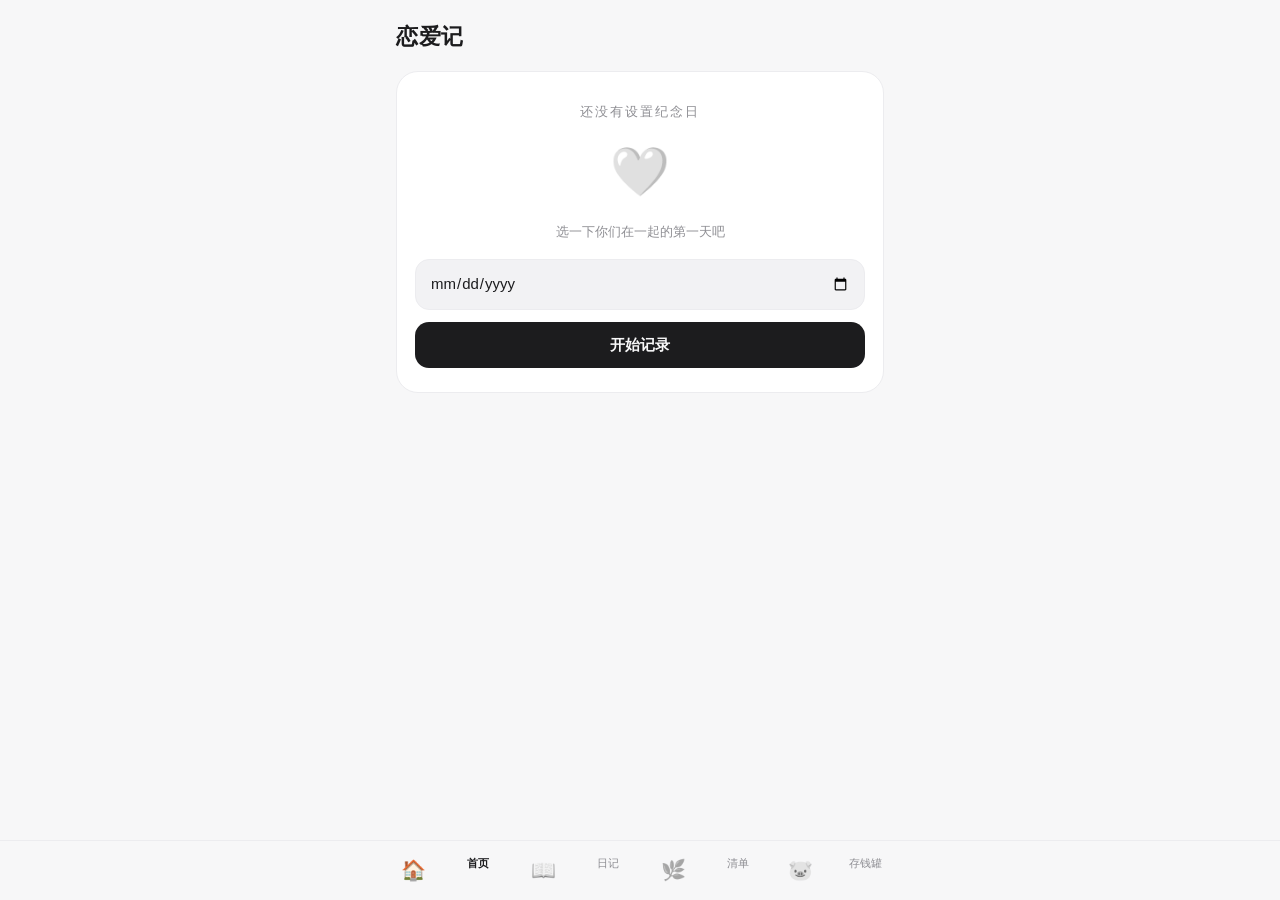
==== love.html @ f7290f8c "Add files via upload" ====
<!doctype html>
<html lang="zh-CN">
<head>
<meta charset="utf-8">
<meta name="viewport" content="width=device-width,initial-scale=1,viewport-fit=cover,user-scalable=no">
<title>恋爱记</title>
<style>
:root{--bg:#f7f7f8;--card:#fff;--ink:#1c1c1e;--sub:#8e8e93;--line:#ececef;--soft:#f2f2f4;--pink:#ff7a8a;--pinkbg:#fff0f2}
@media (prefers-color-scheme:dark){:root{--bg:#0f0f10;--card:#1a1a1c;--ink:#f2f2f4;--sub:#8e8e93;--line:#2a2a2d;--soft:#242427;--pinkbg:#2a1c1f}}
*{box-sizing:border-box;-webkit-tap-highlight-color:transparent;margin:0;padding:0}
html,body{height:100%}
body{background:var(--bg);color:var(--ink);font:15px/1.5 -apple-system,BlinkMacSystemFont,"PingFang SC","Helvetica Neue",sans-serif;-webkit-font-smoothing:antialiased}
#app{max-width:520px;margin:0 auto;min-height:100%;padding:calc(env(safe-area-inset-top) + 20px) 16px calc(env(safe-area-inset-bottom) + 96px)}
h1{font-size:22px;font-weight:700;letter-spacing:.5px}
.top{display:flex;justify-content:space-between;align-items:center;margin-bottom:18px}
.icon-btn{width:36px;height:36px;border-radius:12px;background:var(--card);border:1px solid var(--line);display:grid;place-items:center;color:var(--sub);font-size:16px;cursor:pointer}
.card{background:var(--card);border-radius:22px;padding:18px;margin-bottom:14px;border:1px solid var(--line)}
.card h3{font-size:13px;color:var(--sub);font-weight:500;margin-bottom:12px;display:flex;justify-content:space-between;align-items:center}
.muted{color:var(--sub);font-size:13px}
.hero{text-align:center;padding:30px 18px 24px}
.hero .lbl{color:var(--sub);font-size:13px;letter-spacing:2px}
.hero .num{font-size:68px;font-weight:700;letter-spacing:-2px;line-height:1.1;margin:6px 0 2px;font-variant-numeric:tabular-nums}
.hero .num small{font-size:16px;font-weight:500;letter-spacing:0;margin-left:4px;color:var(--sub)}
.hero .heart{color:var(--pink);font-size:14px;margin-top:2px}
.pill{display:inline-block;background:var(--soft);border-radius:99px;padding:5px 12px;font-size:12px;color:var(--sub);margin:4px 3px 0}
.row{display:flex;gap:10px}
.row>*{flex:1}
.stat{background:var(--soft);border-radius:16px;padding:12px 14px}
.stat b{display:block;font-size:20px;font-variant-numeric:tabular-nums}
.stat span{font-size:12px;color:var(--sub)}
.moods{display:flex;justify-content:space-between;gap:6px}
.mood{flex:1;background:var(--soft);border-radius:16px;padding:10px 0 8px;text-align:center;cursor:pointer;border:1.5px solid transparent;transition:.15s}
.mood i{font-style:normal;font-size:24px;display:block}
.mood span{font-size:11px;color:var(--sub)}
.mood.on{border-color:var(--ink);background:var(--card)}
input,textarea,select{width:100%;border:1px solid var(--line);background:var(--soft);color:var(--ink);border-radius:14px;padding:12px 14px;font:inherit;outline:none}
textarea{resize:none;min-height:110px}
input:focus,textarea:focus{border-color:var(--ink)}
.btn{background:var(--ink);color:var(--bg);border:0;border-radius:14px;padding:12px 18px;font:inherit;font-weight:600;cursor:pointer;width:100%}
.btn.ghost{background:var(--soft);color:var(--ink)}
.btn.sm{width:auto;padding:8px 14px;font-size:13px;border-radius:12px}
.btn.danger{background:transparent;color:#e5484d;border:1px solid var(--line)}
.cal{display:grid;grid-template-columns:repeat(7,1fr);gap:6px;text-align:center}
.cal .w{font-size:11px;color:var(--sub)}
.cal .d{aspect-ratio:1;border-radius:10px;background:var(--soft);display:grid;place-items:center;font-size:11px;color:var(--sub);position:relative}
.cal .d.has{font-size:16px;background:var(--card);border:1px solid var(--line)}
.cal .d.today{outline:1.5px solid var(--ink)}
.cal .d.empty{background:none}
.entry{padding:14px 0;border-bottom:1px solid var(--line);cursor:pointer}
.entry:last-child{border:0;padding-bottom:0}
.entry .h{display:flex;justify-content:space-between;font-size:12px;color:var(--sub)}
.entry .t{font-weight:600;margin:3px 0}
.entry .p{color:var(--sub);font-size:14px;display:-webkit-box;-webkit-line-clamp:2;-webkit-box-orient:vertical;overflow:hidden;white-space:pre-wrap}
.todo{display:flex;align-items:center;gap:12px;padding:12px 0;border-bottom:1px solid var(--line)}
.todo:last-child{border:0}
.chk{width:24px;height:24px;border-radius:50%;border:1.5px solid var(--sub);flex:none;display:grid;place-items:center;font-size:13px;color:transparent;cursor:pointer}
.todo.done .chk{background:var(--ink);border-color:var(--ink);color:var(--bg)}
.todo.done .tx{color:var(--sub);text-decoration:line-through}
.todo .tx{flex:1}
.todo .x{color:var(--sub);cursor:pointer;padding:4px 6px}
.bar{height:6px;border-radius:9px;background:var(--soft);overflow:hidden}
.bar i{display:block;height:100%;background:var(--ink);border-radius:9px;transition:.4s}
.chips{display:flex;flex-wrap:wrap;gap:8px;margin-top:10px}
.chip{background:var(--soft);border-radius:99px;padding:6px 12px;font-size:13px;color:var(--sub);cursor:pointer}
.ring{position:relative;width:150px;height:150px;margin:6px auto 8px}
.ring svg{transform:rotate(-90deg)}
.ring .c{position:absolute;inset:0;display:grid;place-content:center;text-align:center}
.ring .c b{font-size:24px;font-variant-numeric:tabular-nums}
.rec{display:flex;justify-content:space-between;align-items:center;padding:11px 0;border-bottom:1px solid var(--line)}
.rec:last-child{border:0}
.rec .a{font-weight:600;font-variant-numeric:tabular-nums}
.rec .a.in{color:var(--ink)}.rec .a.out{color:var(--sub)}
.tabbar{position:fixed;left:0;right:0;bottom:0;padding:8px 16px calc(env(safe-area-inset-bottom) + 8px);background:color-mix(in srgb,var(--bg) 82%,transparent);backdrop-filter:blur(18px);-webkit-backdrop-filter:blur(18px);border-top:1px solid var(--line)}
.tabbar div{max-width:520px;margin:0 auto;display:flex;justify-content:space-around}
.tab{flex:1;text-align:center;padding:6px 0;color:var(--sub);font-size:11px;cursor:pointer}
.tab i{font-style:normal;display:block;font-size:20px;margin-bottom:1px;filter:grayscale(1);opacity:.7}
.tab.on{color:var(--ink);font-weight:600}
.tab.on i{filter:none;opacity:1}
.mask{position:fixed;inset:0;background:rgba(0,0,0,.35);display:flex;align-items:flex-end;z-index:20;animation:f .2s}
.sheet{background:var(--bg);width:100%;max-width:520px;margin:0 auto;border-radius:26px 26px 0 0;padding:20px 16px calc(env(safe-area-inset-bottom) + 20px);max-height:88vh;overflow:auto;animation:u .25s}
.sheet h2{font-size:17px;margin-bottom:14px;display:flex;justify-content:space-between;align-items:center}
.sheet .gap{height:10px}
.lab{font-size:12px;color:var(--sub);margin:12px 0 6px}
.toast{position:fixed;left:50%;bottom:110px;transform:translateX(-50%);background:var(--ink);color:var(--bg);padding:9px 16px;border-radius:99px;font-size:13px;z-index:30;animation:f .2s}
.empty{text-align:center;color:var(--sub);padding:22px 0;font-size:14px}
.link{display:flex;align-items:center;justify-content:space-between;background:var(--soft);border-radius:16px;padding:14px;cursor:pointer;margin-top:12px}
.link b{display:block;font-size:15px}
@keyframes f{from{opacity:0}to{opacity:1}}
@keyframes u{from{transform:translateY(40px);opacity:.5}to{transform:none;opacity:1}}
</style>
</head>
<body>
<div id="app"></div>
<div class="tabbar"><div id="tabs"></div></div>

<script>
const MOODS=[{e:'🥰',n:'甜蜜'},{e:'😊',n:'开心'},{e:'😌',n:'平静'},{e:'😔',n:'低落'},{e:'😠',n:'生气'}];
const IDEAS=['一起看日出','拍一组情侣照','去一次游乐园','一起做顿饭','看一场电影','旅行一次','一起养只宠物','写一封情书','一起看海','互送手写信'];
const MILES=[100,200,300,365,500,520,600,700,730,1000,1314,1500,2000,2190,3000,3650];
const KEY='lovenote_v1';
let S=load();
let tab='home',calOff=0;

function load(){
  try{const d=JSON.parse(localStorage.getItem(KEY));if(d)return d}catch(e){}
  return {start:'',nameA:'我',nameB:'你',moods:{},diary:[],todos:[],piggy:{goal:'我们的小目标',target:5200,records:[]},qianji:'qianji://'};
}
function save(){try{localStorage.setItem(KEY,JSON.stringify(S))}catch(e){}}
const $=s=>document.querySelector(s);
const esc=t=>String(t).replace(/[&<>"']/g,c=>({'&':'&amp;','<':'&lt;','>':'&gt;','"':'&quot;',"'":'&#39;'}[c]));
const pad=n=>String(n).padStart(2,'0');
const ymd=d=>d.getFullYear()+'-'+pad(d.getMonth()+1)+'-'+pad(d.getDate());
const parse=s=>{const [y,m,d]=s.split('-').map(Number);return new Date(y,m-1,d)};
const today=()=>{const d=new Date();return new Date(d.getFullYear(),d.getMonth(),d.getDate())};
const uid=()=>Date.now().toString(36)+Math.random().toString(36).slice(2,6);
const fmt=n=>Number(n).toLocaleString('zh-CN',{maximumFractionDigits:2});
function toast(t){const e=document.createElement('div');e.className='toast';e.textContent=t;document.body.appendChild(e);setTimeout(()=>e.remove(),1800)}

function daysTogether(){return S.start?Math.round((today()-parse(S.start))/864e5)+1:0}
function nextMile(){
  const n=daysTogether();const m=MILES.find(x=>x>n);if(!m)return null;
  const dt=new Date(parse(S.start).getTime());dt.setDate(dt.getDate()+m-1);
  return {n:m,left:m-n,date:ymd(dt)};
}
function nextAnni(){
  const s=parse(S.start),t=today();let y=t.getFullYear();
  let a=new Date(y,s.getMonth(),s.getDate());
  if(a<t)a=new Date(y+1,s.getMonth(),s.getDate());
  const yrs=a.getFullYear()-s.getFullYear();
  return {yrs,left:Math.round((a-t)/864e5)};
}
function streak(){
  let c=0,d=today();
  if(!S.moods[ymd(d)])d.setDate(d.getDate()-1);
  while(S.moods[ymd(d)]){c++;d.setDate(d.getDate()-1)}
  return c;
}
function piggyTotal(){return S.piggy.records.reduce((a,r)=>a+r.amt,0)}

/* ---------- sheet ---------- */
function sheet(html){
  closeSheet();
  const m=document.createElement('div');m.className='mask';m.id='mask';
  m.innerHTML='<div class="sheet">'+html+'</div>';
  m.addEventListener('click',e=>{if(e.target===m)closeSheet()});
  document.body.appendChild(m);
}
function closeSheet(){const m=$('#mask');if(m)m.remove()}

/* ---------- render ---------- */
function renderTabs(){
  const T=[['home','🏠','首页'],['diary','📖','日记'],['todo','🌿','清单'],['piggy','🐷','存钱罐']];
  $('#tabs').innerHTML=T.map(t=>`<div class="tab ${tab===t[0]?'on':''}" onclick="go('${t[0]}')"><i>${t[1]}</i>${t[2]}</div>`).join('');
}
function go(t){tab=t;render();window.scrollTo(0,0)}
function render(){
  renderTabs();
  $('#app').innerHTML=({home:vHome,diary:vDiary,todo:vTodo,piggy:vPiggy})[tab]();
}

function head(title,right=''){return `<div class="top"><h1>${title}</h1><div style="display:flex;gap:8px">${right}</div></div>`}

/* home */
function vHome(){
  if(!S.start){
    return head('恋爱记')+`<div class="card hero"><div class="lbl">还没有设置纪念日</div><div style="font-size:48px;margin:14px 0">🤍</div>
    <div class="muted" style="margin-bottom:18px">选一下你们在一起的第一天吧</div>
    <input type="date" id="sd" max="${ymd(today())}" style="margin-bottom:12px"><button class="btn" onclick="setStart()">开始记录</button></div>`;
  }
  const n=daysTogether(),nm=nextMile(),na=nextAnni(),t=ymd(today()),td=S.moods[t];
  const yrs=Math.floor((n-1)/365),rest=(n-1)%365;
  return head('恋爱记',`<div class="icon-btn" onclick="openSettings()">⚙︎</div>`)+`
  <div class="card hero">
    <div class="lbl">${esc(S.nameA)} ♡ ${esc(S.nameB)} · 在一起</div>
    <div class="num">${n}<small>天</small></div>
    <div class="heart">${yrs>0?yrs+' 年 '+rest+' 天':'从 '+S.start.replace(/-/g,'.')+' 开始'}</div>
    <div style="margin-top:12px">
      ${nm?`<span class="pill">距第 ${nm.n} 天还有 ${nm.left} 天</span>`:''}
      <span class="pill">${na.left===0?'今天是'+na.yrs+'周年 🎉':'距'+na.yrs+'周年还有 '+na.left+' 天'}</span>
    </div>
  </div>

  <div class="card">
    <h3><span>今天心情</span><span>${td?'已打卡 ✓':'点一下打卡'}</span></h3>
    <div class="moods">${MOODS.map(m=>`<div class="mood ${td&&td.m===m.e?'on':''}" onclick="pickMood('${m.e}')"><i>${m.e}</i><span>${m.n}</span></div>`).join('')}</div>
    <div style="margin-top:12px"><input id="mn" placeholder="一句话记录今天…" value="${td?esc(td.note||''):''}" onchange="saveNote(this.value)"></div>
  </div>

  <div class="row" style="margin-bottom:14px">
    <div class="stat"><b>${streak()}</b><span>连续打卡天数</span></div>
    <div class="stat"><b>${Object.keys(S.moods).length}</b><span>累计打卡</span></div>
  </div>

  <div class="card">${calendar()}</div>

  <div class="card">
    <h3><span>纪念日</span></h3>
    ${nm?`<div class="rec"><span>第 ${nm.n} 天</span><span class="muted">${nm.date.replace(/-/g,'.')} · ${nm.left}天后</span></div>`:''}
    <div class="rec"><span>${na.yrs} 周年</span><span class="muted">${na.left===0?'就是今天':na.left+' 天后'}</span></div>
  </div>`;
}
function calendar(){
  const base=new Date(today().getFullYear(),today().getMonth()+calOff,1);
  const y=base.getFullYear(),m=base.getMonth(),first=base.getDay(),dim=new Date(y,m+1,0).getDate();
  let h=`<h3><span>${y} 年 ${m+1} 月 · 心情日历</span><span><span style="cursor:pointer;padding:0 8px" onclick="calOff--;render()">‹</span><span style="cursor:pointer;padding:0 8px" onclick="calOff++;render()">›</span></span></h3><div class="cal">`;
  h+='日一二三四五六'.split('').map(w=>`<div class="w">${w}</div>`).join('');
  for(let i=0;i<first;i++)h+='<div class="d empty"></div>';
  const t=ymd(today());
  for(let d=1;d<=dim;d++){
    const k=y+'-'+pad(m+1)+'-'+pad(d),r=S.moods[k];
    h+=`<div class="d ${r?'has':''} ${k===t?'today':''}">${r?r.m:d}</div>`;
  }
  return h+'</div>';
}
function setStart(){const v=$('#sd').value;if(!v)return toast('请选择日期');S.start=v;save();render()}
function pickMood(e){
  const k=ymd(today());const old=S.moods[k]||{};
  S.moods[k]={m:e,note:old.note||''};save();render();toast('已记录今天的心情');
}
function saveNote(v){
  const k=ymd(today());
  if(!S.moods[k])return toast('先选一个心情吧');
  S.moods[k].note=v;save();toast('已保存');
}
function openSettings(){
  sheet(`<h2>设置 <span class="muted" onclick="closeSheet()" style="cursor:pointer">完成</span></h2>
  <div class="lab">在一起的第一天</div><input type="date" id="s1" value="${S.start}" max="${ymd(today())}">
  <div class="lab">称呼</div><div class="row"><input id="s2" value="${esc(S.nameA)}" placeholder="我"><input id="s3" value="${esc(S.nameB)}" placeholder="你"></div>
  <div class="lab">钱迹跳转链接（默认即可）</div><input id="s4" value="${esc(S.qianji||'')}" placeholder="qianji://">
  <div class="gap"></div><button class="btn" onclick="saveSettings()">保存</button>
  <div class="gap"></div>
  <div class="row"><button class="btn ghost" onclick="exportData()">导出备份</button><button class="btn ghost" onclick="$('#imp').click()">导入备份</button></div>
  <input type="file" id="imp" accept=".json" style="display:none" onchange="importData(this)">
  <div class="muted" style="margin-top:10px;text-align:center">数据只保存在这台设备的浏览器里，换设备前记得导出备份</div>`);
}
function saveSettings(){
  const a=$('#s1').value;if(a)S.start=a;
  S.nameA=$('#s2').value.trim()||'我';S.nameB=$('#s3').value.trim()||'你';
  S.qianji=$('#s4').value.trim()||'qianji://';
  save();closeSheet();render();toast('已保存');
}
function exportData(){
  const b=new Blob([JSON.stringify(S,null,2)],{type:'application/json'});
  const a=document.createElement('a');a.href=URL.createObjectURL(b);a.download='恋爱记备份-'+ymd(today())+'.json';a.click();
}
function importData(el){
  const f=el.files[0];if(!f)return;
  const r=new FileReader();r.onload=()=>{try{const d=JSON.parse(r.result);if(!d||typeof d!=='object')throw 0;S=Object.assign(load(),d);save();closeSheet();render();toast('导入成功')}catch(e){toast('文件格式不对')}};
  r.readAsText(f);
}

/* diary */
function vDiary(){
  const list=[...S.diary].sort((a,b)=>b.date.localeCompare(a.date)||b.id.localeCompare(a.id));
  return head('日记',`<div class="icon-btn" onclick="editDiary()">＋</div>`)+
  `<div class="card">${list.length?list.map(e=>`<div class="entry" onclick="editDiary('${e.id}')">
    <div class="h"><span>${e.date.replace(/-/g,'.')}</span><span>${e.mood||''}</span></div>
    <div class="t">${esc(e.title||'无标题')}</div><div class="p">${esc(e.text)}</div></div>`).join(''):'<div class="empty">还没有日记<br>写下今天的故事吧 ✍️</div>'}</div>`;
}
let dm='';
function editDiary(id){
  const e=S.diary.find(x=>x.id===id)||{date:ymd(today()),title:'',text:'',mood:''};
  dm=e.mood||'';
  sheet(`<h2>${id?'编辑日记':'写日记'}<span class="muted" onclick="closeSheet()" style="cursor:pointer">取消</span></h2>
  <input type="date" id="d1" value="${e.date}" max="${ymd(today())}">
  <div class="gap"></div><input id="d2" placeholder="标题（可不写）" value="${esc(e.title)}">
  <div class="gap"></div><textarea id="d3" placeholder="今天发生了什么…">${esc(e.text)}</textarea>
  <div class="lab">心情</div>
  <div class="moods" id="dmoods">${MOODS.map(m=>`<div class="mood ${dm===m.e?'on':''}" onclick="pickDM('${m.e}')"><i>${m.e}</i><span>${m.n}</span></div>`).join('')}</div>
  <div class="gap"></div><button class="btn" onclick="saveDiary('${id||''}')">保存</button>
  ${id?`<div class="gap"></div><button class="btn danger" onclick="delDiary('${id}')">删除这篇</button>`:''}`);
}
function pickDM(e){dm=dm===e?'':e;[...document.querySelectorAll('#dmoods .mood')].forEach((el,i)=>el.classList.toggle('on',MOODS[i].e===dm))}
function saveDiary(id){
  const text=$('#d3').value.trim();if(!text)return toast('写点内容吧');
  const o={date:$('#d1').value||ymd(today()),title:$('#d2').value.trim(),text,mood:dm};
  if(id){Object.assign(S.diary.find(x=>x.id===id),o)}else S.diary.push({id:uid(),...o});
  save();closeSheet();render();toast('已保存');
}
function delDiary(id){if(!confirm('确定删除这篇日记吗？'))return;S.diary=S.diary.filter(x=>x.id!==id);save();closeSheet();render()}

/* todo */
function vTodo(){
  const done=S.todos.filter(t=>t.done).length,all=S.todos.length,p=all?Math.round(done/all*100):0;
  const items=[...S.todos].sort((a,b)=>a.done-b.done);
  const used=new Set(S.todos.map(t=>t.text));
  const sug=IDEAS.filter(i=>!used.has(i));
  return head('一起做的事')+`
  <div class="card"><h3><span>完成进度</span><span>${done} / ${all}</span></h3><div class="bar"><i style="width:${p}%"></i></div></div>
  <div class="card">
    <div class="row" style="gap:8px"><input id="ti" placeholder="想和你一起做…" onkeydown="if(event.key==='Enter')addTodo()"><button class="btn sm" style="flex:none" onclick="addTodo()">添加</button></div>
    ${sug.length?`<div class="chips">${sug.slice(0,6).map(s=>`<span class="chip" onclick="addTodo('${s}')">+ ${s}</span>`).join('')}</div>`:''}
  </div>
  <div class="card">${items.length?items.map(t=>`<div class="todo ${t.done?'done':''}"><div class="chk" onclick="toggleTodo('${t.id}')">✓</div>
    <div class="tx">${esc(t.text)}${t.done&&t.doneDate?`<div class="muted">${t.doneDate.replace(/-/g,'.')} 完成</div>`:''}</div><span class="x" onclick="delTodo('${t.id}')">✕</span></div>`).join(''):'<div class="empty">清单还是空的<br>写下想一起完成的事吧 🌿</div>'}</div>`;
}
function addTodo(v){
  const el=$('#ti');const text=(v||(el&&el.value)||'').trim();if(!text)return;
  S.todos.push({id:uid(),text,done:false});save();render();
}
function toggleTodo(id){const t=S.todos.find(x=>x.id===id);t.done=!t.done;t.doneDate=t.done?ymd(today()):'';save();render();if(t.done)toast('又完成一件 ✨')}
function delTodo(id){S.todos=S.todos.filter(x=>x.id!==id);save();render()}

/* piggy */
function vPiggy(){
  const P=S.piggy,tot=piggyTotal(),pct=P.target>0?Math.min(100,tot/P.target*100):0,R=64,C=2*Math.PI*R;
  const recs=[...P.records].sort((a,b)=>b.date.localeCompare(a.date)||b.id.localeCompare(a.id));
  return head('存钱罐',`<div class="icon-btn" onclick="editGoal()">✎</div>`)+`
  <div class="card" style="text-align:center">
    <div class="muted">${esc(P.goal)}</div>
    <div class="ring"><svg width="150" height="150"><circle cx="75" cy="75" r="${R}" fill="none" stroke="var(--soft)" stroke-width="10"/>
    <circle cx="75" cy="75" r="${R}" fill="none" stroke="var(--pink)" stroke-width="10" stroke-linecap="round" stroke-dasharray="${C}" stroke-dashoffset="${C*(1-pct/100)}" style="transition:.6s"/></svg>
    <div class="c"><b>${Math.round(pct)}%</b><span class="muted">已存 ¥${fmt(tot)}</span></div></div>
    <div class="muted">目标 ¥${fmt(P.target)} · 还差 ¥${fmt(Math.max(0,P.target-tot))}</div>
    <div class="row" style="margin-top:16px"><button class="btn" onclick="deposit(1)">存入</button><button class="btn ghost" onclick="deposit(-1)">取出</button></div>
    <div class="link" onclick="openQianji()"><div style="text-align:left"><b>去钱迹记一笔</b><span class="muted">打开钱迹 App，记录真实账单</span></div><span style="color:var(--sub)">›</span></div>
  </div>
  <div class="card"><h3><span>存取记录</span><span>${recs.length} 笔</span></h3>
  ${recs.length?recs.map(r=>`<div class="rec"><div><div>${esc(r.note||(r.amt>0?'存入':'取出'))}</div><div class="muted">${r.date.replace(/-/g,'.')}</div></div>
    <div style="display:flex;align-items:center;gap:12px"><span class="a ${r.amt>0?'in':'out'}">${r.amt>0?'+':'−'}${fmt(Math.abs(r.amt))}</span><span class="muted" style="cursor:pointer" onclick="delRec('${r.id}')">✕</span></div></div>`).join(''):'<div class="empty">还没有记录<br>存下第一笔吧 🐷</div>'}</div>`;
}
function deposit(sign){
  sheet(`<h2>${sign>0?'存入':'取出'}<span class="muted" onclick="closeSheet()" style="cursor:pointer">取消</span></h2>
  <input type="number" inputmode="decimal" id="p1" placeholder="金额" style="font-size:22px;font-weight:700">
  <div class="gap"></div><input id="p2" placeholder="备注，例如：一起吃火锅 / 周末基金">
  <div class="gap"></div><button class="btn" onclick="saveRec(${sign})">确定</button>`);
  setTimeout(()=>$('#p1').focus(),250);
}
function saveRec(sign){
  const a=parseFloat($('#p1').value);if(!(a>0))return toast('请输入金额');
  if(sign<0&&a>piggyTotal())return toast('取出金额不能超过已存金额');
  S.piggy.records.push({id:uid(),date:ymd(today()),amt:sign*a,note:$('#p2').value.trim()});
  save();closeSheet();render();toast(sign>0?'存好啦 🐷':'已取出');
}
function delRec(id){if(!confirm('删除这条记录？'))return;S.piggy.records=S.piggy.records.filter(r=>r.id!==id);save();render()}
function editGoal(){
  sheet(`<h2>存钱目标<span class="muted" onclick="closeSheet()" style="cursor:pointer">取消</span></h2>
  <div class="lab">目标名称</div><input id="g1" value="${esc(S.piggy.goal)}">
  <div class="lab">目标金额</div><input id="g2" type="number" inputmode="decimal" value="${S.piggy.target}">
  <div class="gap"></div><button class="btn" onclick="saveGoal()">保存</button>`);
}
function saveGoal(){
  S.piggy.goal=$('#g1').value.trim()||'我们的小目标';
  const t=parseFloat($('#g2').value);S.piggy.target=t>0?t:S.piggy.target;
  save();closeSheet();render();
}
function openQianji(){
  const url=S.qianji||'qianji://';
  let left=false;const h=()=>{if(document.hidden)left=true};
  document.addEventListener('visibilitychange',h);
  location.href=url;
  setTimeout(()=>{document.removeEventListener('visibilitychange',h);if(!left)toast('没有跳转？请确认已安装钱迹')},1600);
}

render();
</script>
</body>
</html>
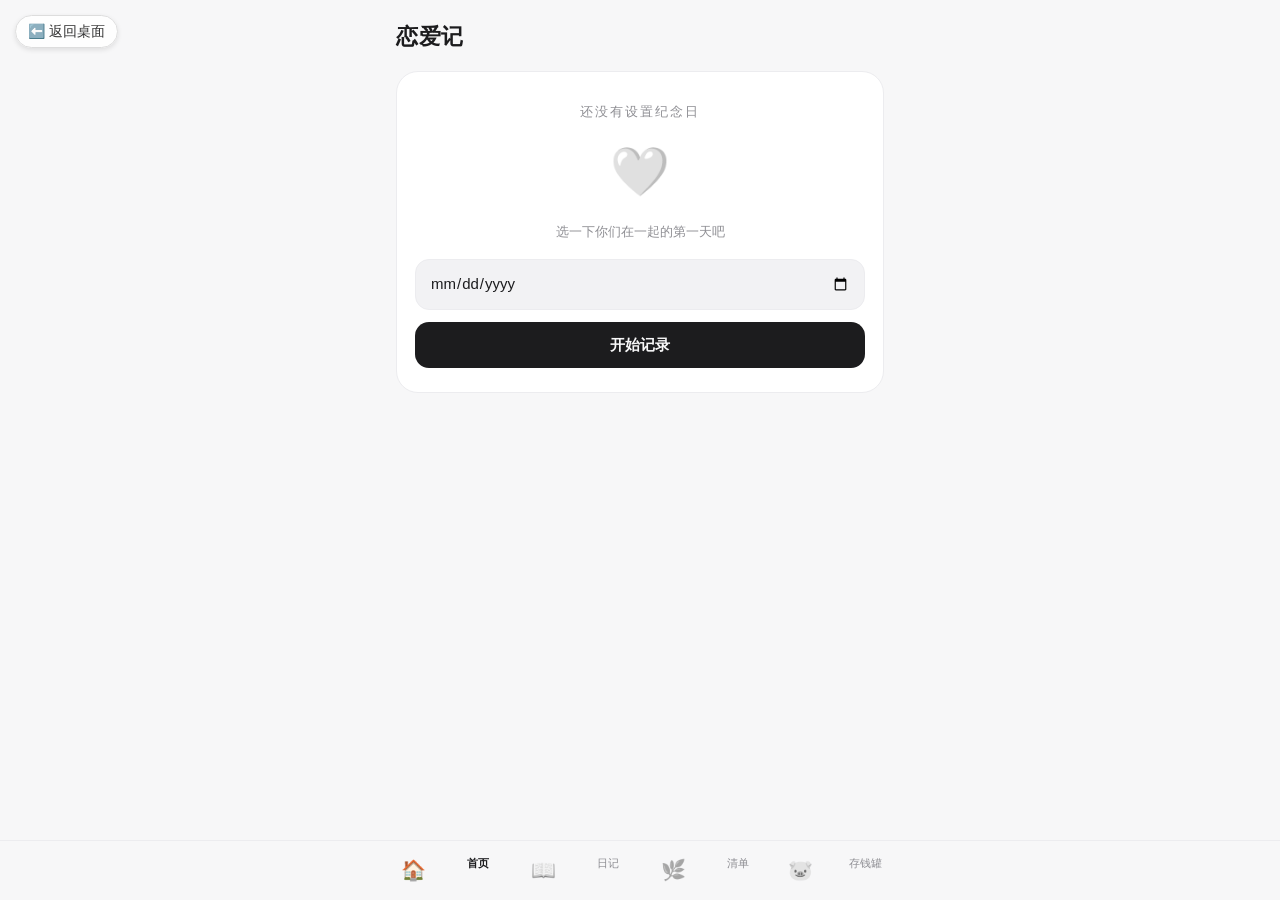
==== commit ebbd5769: "Update love.html" ====
--- a/love.html
+++ b/love.html
@@ -354,5 +354,7 @@
 
 render();
 </script>
+<!-- 悬浮返回小手机按钮 -->
+<a href="index.html" style="position: fixed; top: 15px; left: 15px; z-index: 9999; background: rgba(255,255,255,0.8); border: 1px solid #ddd; border-radius: 20px; padding: 5px 12px; font-size: 14px; color: #333; text-decoration: none; box-shadow: 0 2px 5px rgba(0,0,0,0.1);"> ⬅️ 返回桌面 </a>
 </body>
 </html>
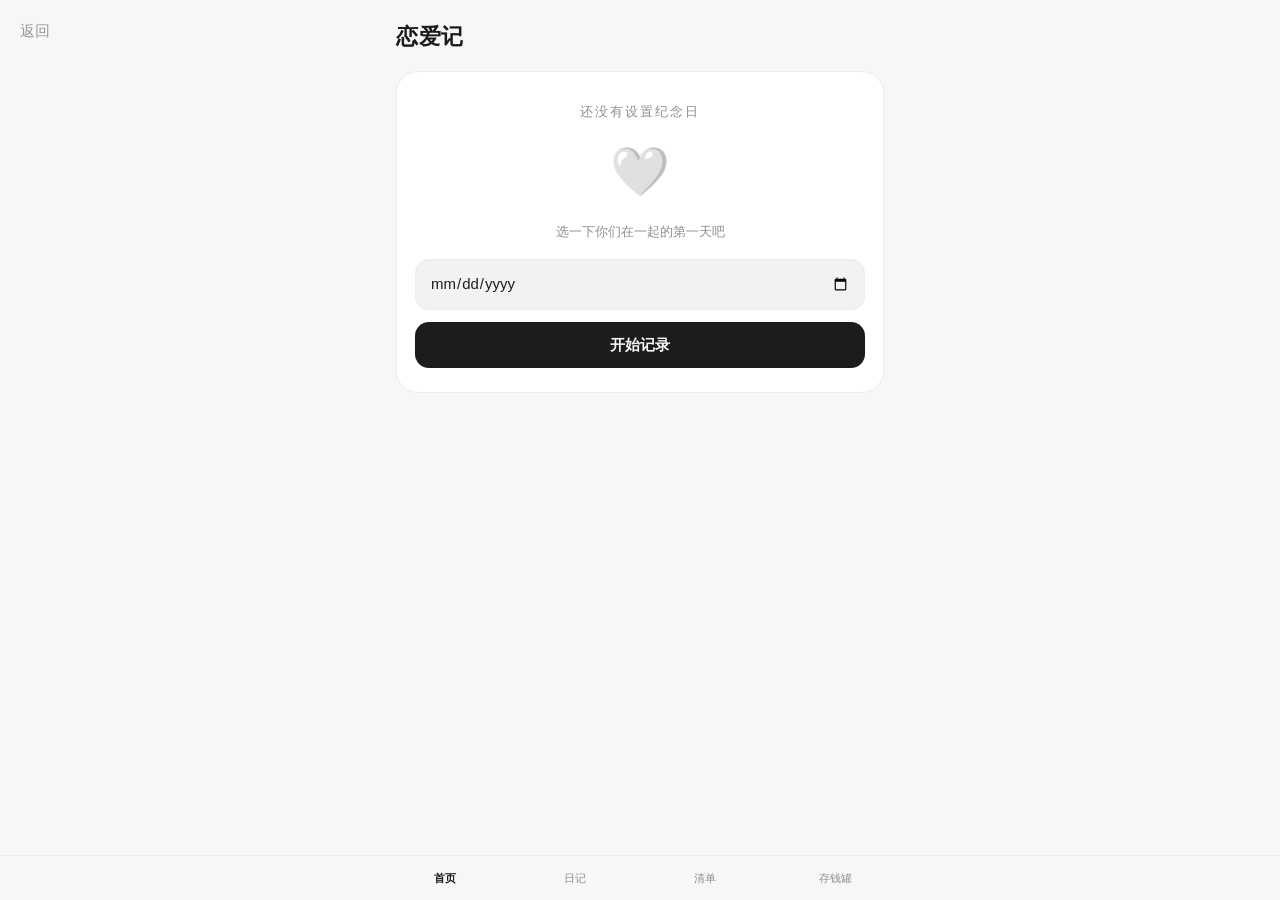
==== commit 590d5b18: "Update love.html" ====
--- a/love.html
+++ b/love.html
@@ -149,8 +149,8 @@
 
 /* ---------- render ---------- */
 function renderTabs(){
-  const T=[['home','🏠','首页'],['diary','📖','日记'],['todo','🌿','清单'],['piggy','🐷','存钱罐']];
-  $('#tabs').innerHTML=T.map(t=>`<div class="tab ${tab===t[0]?'on':''}" onclick="go('${t[0]}')"><i>${t[1]}</i>${t[2]}</div>`).join('');
+const T=[['home','','首页'],['diary','','日记'],['todo','','清单'],['piggy','','存钱罐']];
+$('#tabs').innerHTML=T.map(t=>`<div class="tab ${tab===t[0]?'on':''}" onclick="go('${t[0]}')">${t[2]}</div>`).join('');
 }
 function go(t){tab=t;render();window.scrollTo(0,0)}
 function render(){
@@ -354,7 +354,7 @@
 
 render();
 </script>
-<!-- 悬浮返回小手机按钮 -->
-<a href="index.html" style="position: fixed; top: 15px; left: 15px; z-index: 9999; background: rgba(255,255,255,0.8); border: 1px solid #ddd; border-radius: 20px; padding: 5px 12px; font-size: 14px; color: #333; text-decoration: none; box-shadow: 0 2px 5px rgba(0,0,0,0.1);"> ⬅️ 返回桌面 </a>
+<!-- 极简文字返回键（适应灵动岛） -->
+<a href="index.html" style="position: fixed; top: max(20px, env(safe-area-inset-top)); left: 20px; z-index: 9999; color: #999; font-size: 15px; text-decoration: none; font-weight: 500;">返回</a>
 </body>
 </html>
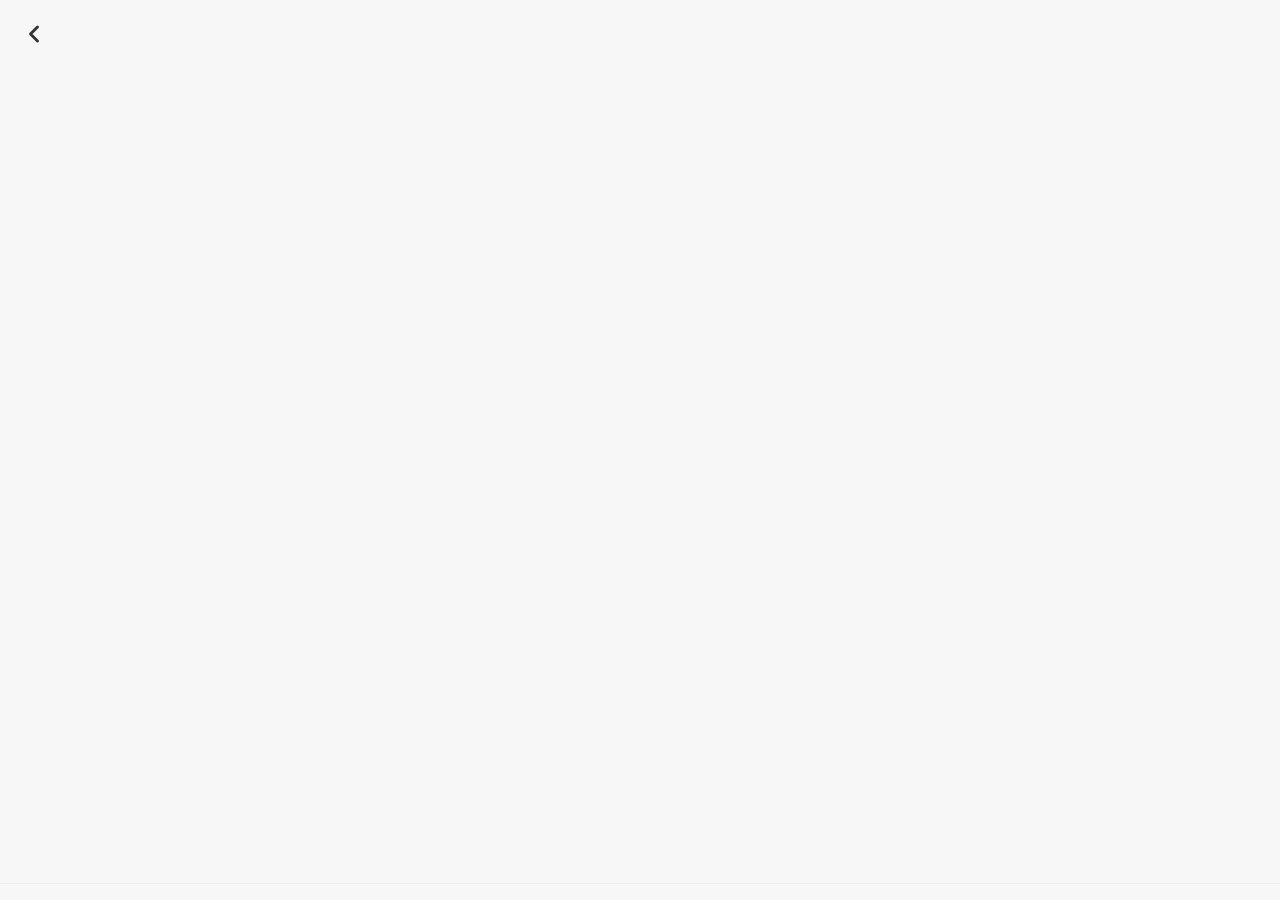
==== commit 3c64ead7: "Update love.html" ====
--- a/love.html
+++ b/love.html
@@ -163,13 +163,13 @@
 /* home */
 function vHome(){
   if(!S.start){
-    return head('恋爱记')+`<div class="card hero"><div class="lbl">还没有设置纪念日</div><div style="font-size:48px;margin:14px 0">🤍</div>
+return head('<span style="display:inline-block; margin-left: 35px;">恋爱记</span>', '<div class="card hero"><div class="lbl">还没有设置纪念日</div><div style="font-size:48px;margin:14px 0">♡</div><div class="muted" style="margin-bottom:18px">选一下你们在一起的第一天吧</div><input type="date" id="sd" max="${ymd(today())}" style="margin-bottom:12px"><button class="btn" onclick="setStart()">开始记录</button></div>');
     <div class="muted" style="margin-bottom:18px">选一下你们在一起的第一天吧</div>
     <input type="date" id="sd" max="${ymd(today())}" style="margin-bottom:12px"><button class="btn" onclick="setStart()">开始记录</button></div>`;
   }
   const n=daysTogether(),nm=nextMile(),na=nextAnni(),t=ymd(today()),td=S.moods[t];
   const yrs=Math.floor((n-1)/365),rest=(n-1)%365;
-  return head('恋爱记',`<div class="icon-btn" onclick="openSettings()">⚙︎</div>`)+`
+return head('<span style="display:inline-block; margin-left: 35px;">恋爱记</span>', '<div class="icon-btn" onclick="openSettings()">⚙</div>')+
   <div class="card hero">
     <div class="lbl">${esc(S.nameA)} ♡ ${esc(S.nameB)} · 在一起</div>
     <div class="num">${n}<small>天</small></div>
@@ -354,7 +354,11 @@
 
 render();
 </script>
-<!-- 极简文字返回键（适应灵动岛） -->
-<a href="index.html" style="position: fixed; top: max(20px, env(safe-area-inset-top)); left: 20px; z-index: 9999; color: #999; font-size: 15px; text-decoration: none; font-weight: 500;">返回</a>
+<!-- 左上角极简返回箭头 -->
+<a href="javascript:history.back()" style="position: fixed; top: max(20px, env(safe-area-inset-top)); left: 20px; z-index: 9999; display: flex; align-items: center; justify-content: center; text-decoration: none; color: #333;">
+    <svg viewBox="0 0 24 24" width="28" height="28" stroke="currentColor" stroke-width="2.5" fill="none" stroke-linecap="round" stroke-linejoin="round">
+        <polyline points="15 18 9 12 15 6"></polyline>
+    </svg>
+</a>
 </body>
 </html>
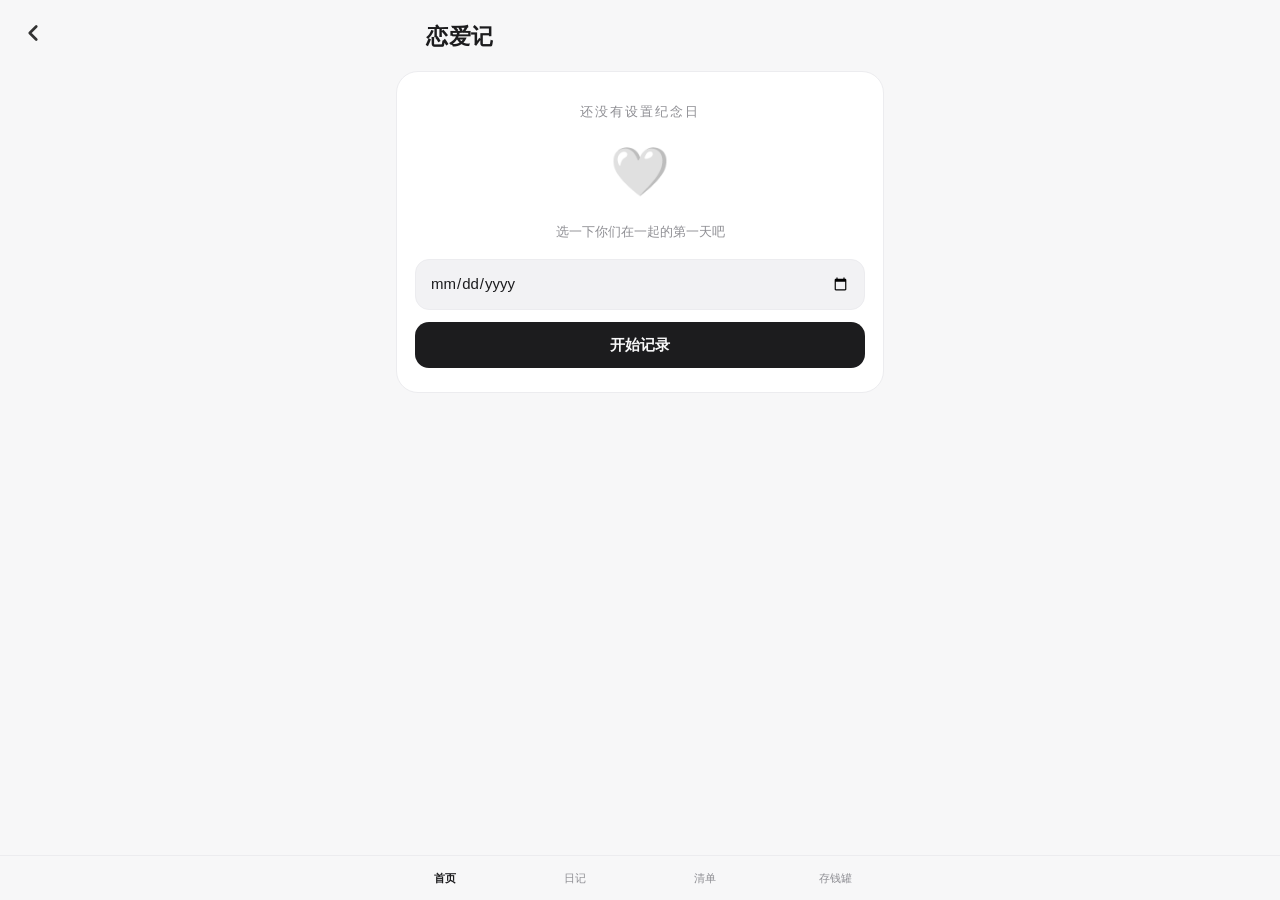
==== commit 0b85be29: "Update love.html" ====
--- a/love.html
+++ b/love.html
@@ -163,13 +163,13 @@
 /* home */
 function vHome(){
   if(!S.start){
-return head('<span style="display:inline-block; margin-left: 35px;">恋爱记</span>', '<div class="card hero"><div class="lbl">还没有设置纪念日</div><div style="font-size:48px;margin:14px 0">♡</div><div class="muted" style="margin-bottom:18px">选一下你们在一起的第一天吧</div><input type="date" id="sd" max="${ymd(today())}" style="margin-bottom:12px"><button class="btn" onclick="setStart()">开始记录</button></div>');
+    return head('恋爱记')+`<div class="card hero"><div class="lbl">还没有设置纪念日</div><div style="font-size:48px;margin:14px 0">🤍</div>
     <div class="muted" style="margin-bottom:18px">选一下你们在一起的第一天吧</div>
     <input type="date" id="sd" max="${ymd(today())}" style="margin-bottom:12px"><button class="btn" onclick="setStart()">开始记录</button></div>`;
   }
   const n=daysTogether(),nm=nextMile(),na=nextAnni(),t=ymd(today()),td=S.moods[t];
   const yrs=Math.floor((n-1)/365),rest=(n-1)%365;
-return head('<span style="display:inline-block; margin-left: 35px;">恋爱记</span>', '<div class="icon-btn" onclick="openSettings()">⚙</div>')+
+  return head('恋爱记',`<div class="icon-btn" onclick="openSettings()">⚙︎</div>`)+`
   <div class="card hero">
     <div class="lbl">${esc(S.nameA)} ♡ ${esc(S.nameB)} · 在一起</div>
     <div class="num">${n}<small>天</small></div>
@@ -354,9 +354,13 @@
 
 render();
 </script>
+<style>
+    /* 这行是为了让“恋爱记”标题往右挪一点，给返回键腾地方 */
+    .top h1 { margin-left: 30px !important; }
+</style>
 <!-- 左上角极简返回箭头 -->
 <a href="javascript:history.back()" style="position: fixed; top: max(20px, env(safe-area-inset-top)); left: 20px; z-index: 9999; display: flex; align-items: center; justify-content: center; text-decoration: none; color: #333;">
-    <svg viewBox="0 0 24 24" width="28" height="28" stroke="currentColor" stroke-width="2.5" fill="none" stroke-linecap="round" stroke-linejoin="round">
+    <svg viewBox="0 0 24 24" width="26" height="26" stroke="currentColor" stroke-width="2.5" fill="none" stroke-linecap="round" stroke-linejoin="round">
         <polyline points="15 18 9 12 15 6"></polyline>
     </svg>
 </a>
